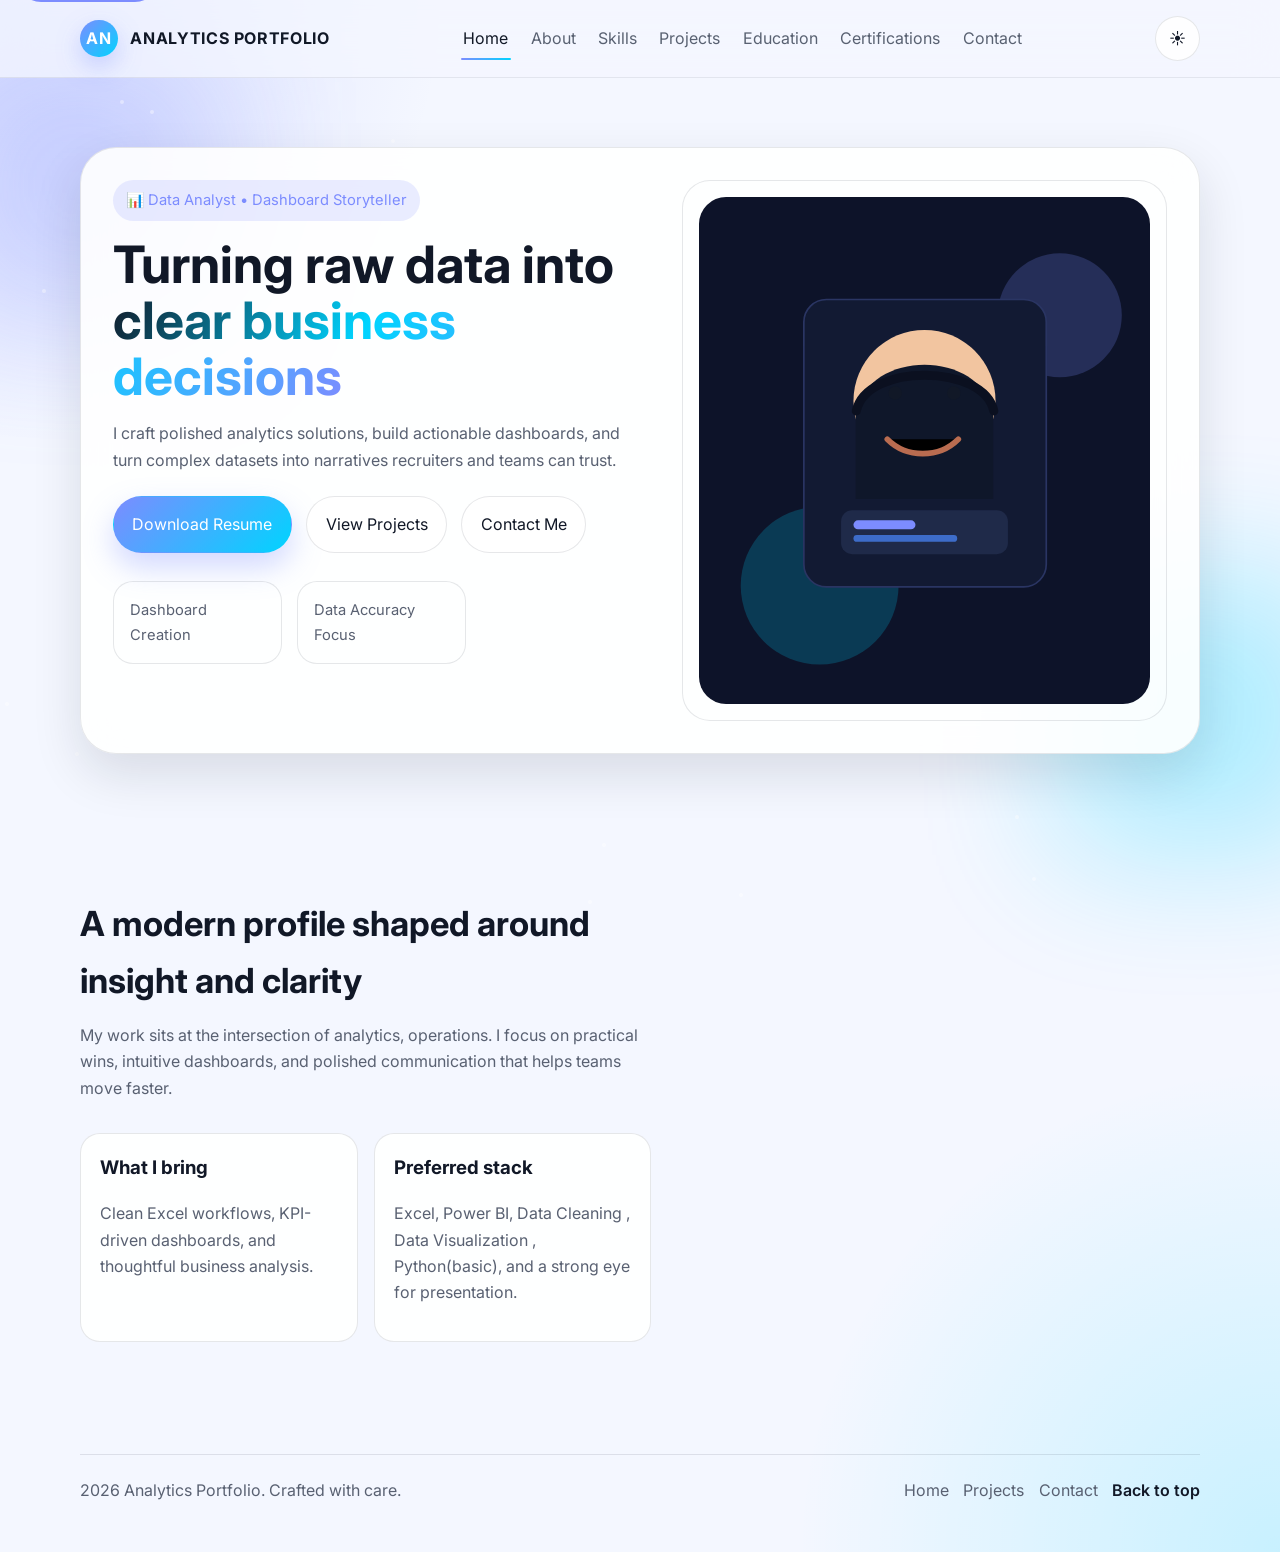
==== index.html @ 8249420e "Initial commit" ====
<!DOCTYPE html>
<html lang="en">
  <head>
    <meta charset="UTF-8" />
    <meta name="viewport" content="width=device-width, initial-scale=1.0" />
    <meta name="description" content="Portfolio website for a data-focused professional blending analytics, dashboard design, and business insight." />
    <title>Portfolio | Home</title>
    <link rel="preconnect" href="https://fonts.googleapis.com" />
    <link rel="preconnect" href="https://fonts.gstatic.com" crossorigin />
    <link href="https://fonts.googleapis.com/css2?family=Inter:wght@400;500;600;700;800&display=swap" rel="stylesheet" />
    <link rel="stylesheet" href="style.css" />
  </head>
  <body>
    <a class="skip-link" href="#main-content">Skip to content</a>
    <div class="particle-layer" aria-hidden="true"></div>

    <header class="site-header">
      <div class="container navbar">
        <a class="brand" href="index.html" aria-label="Go to home page">
          <span class="brand-mark">AN</span>
          <span>Analytics Portfolio</span>
        </a>

        <nav class="nav-links" aria-label="Primary navigation">
          <a href="index.html">Home</a>
          <a href="about.html">About</a>
          <a href="skills.html">Skills</a>
          <a href="projects.html">Projects</a>
          <a href="education.html">Education</a>
          <a href="certifications.html">Certifications</a>
          <a href="contact.html">Contact</a>
        </nav>

        <div class="nav-actions">
          <button class="theme-toggle" type="button" aria-label="Switch theme">🌙</button>
          <button class="menu-toggle" type="button" aria-label="Toggle navigation" aria-expanded="false">☰</button>
        </div>
      </div>
    </header>

    <main id="main-content">
      <section class="hero">
        <div class="container">
          <div class="hero-card card reveal">
            <div class="grid-2">
              <div>
                <span class="hero-badge">📊 Data Analyst • Dashboard Storyteller</span>
                <h1>
                  Turning raw data into <span class="text-gradient">clear business decisions</span>
                </h1>
                <p>
                  I craft polished analytics solutions, build actionable dashboards, and turn complex datasets into narratives recruiters and teams can trust.
                </p>
                <div class="hero-actions">
                  <a class="btn btn-primary" href="assets/resume.pdf" download>Download Resume</a>
                  <a class="btn btn-secondary" href="projects.html">View Projects</a>
                  <a class="btn btn-secondary" href="contact.html">Contact Me</a>
                </div>
                <div class="hero-stats">
                  <div class="stat-card">
                    <div class="label">Dashboard Creation</div>
                  </div>
                  <div class="stat-card">
                    <div class="label">Data Accuracy Focus</div>
                  </div>
                  
                </div>
              </div>

              <div class="hero-visual">
                <div class="hero-panel">
                  <img src="assets/images/profile.svg" alt="Professional portrait placeholder" />
                </div>
               
              </div>
            </div>
          </div>
        </div>
      </section>

      <section class="section">
        <div class="container">
          <div class="grid-2 reveal">
            <div>
              <h2 class="section-title">A modern profile shaped around insight and clarity</h2>
              <p class="section-intro">
                My work sits at the intersection of analytics, operations. I focus on practical wins, intuitive dashboards, and polished communication that helps teams move faster.
              </p>
              <div class="info-grid">
                <div class="info-card">
                  <h3>What I bring</h3>
                  <p>Clean Excel workflows, KPI-driven dashboards, and thoughtful business analysis.</p>
                </div>
                <div class="info-card">
                  <h3>Preferred stack</h3>
                  <p>Excel, Power BI, Data Cleaning , Data Visualization ,  Python(basic), and a strong eye for presentation.</p>
                </div>
              </div>
            </div>

         
      </section>
    </main>

    <footer class="site-footer">
      <div class="container footer-shell">
        <div>2026 Analytics Portfolio. Crafted with care.</div>
        <div class="footer-links">
          <a href="index.html">Home</a>
          <a href="projects.html">Projects</a>
          <a href="contact.html">Contact</a>
          <a class="back-top" href="#top">Back to top</a>
        </div>
      </div>
    </footer>

    <script src="script.js"></script>
  </body>
</html>
---- style.css ----
/* =========================
   Base & theme variables
========================= */
:root {
  color-scheme: dark;
  --bg: #060816;
  --bg-soft: rgba(12, 18, 35, 0.76);
  --surface: rgba(255, 255, 255, 0.08);
  --surface-strong: rgba(255, 255, 255, 0.12);
  --text: #f4f7ff;
  --muted: #9ca9c7;
  --line: rgba(255, 255, 255, 0.16);
  --accent: #7c8cff;
  --accent-2: #00d4ff;
  --accent-3: #8b5cf6;
  --shadow: 0 20px 50px rgba(0, 0, 0, 0.28);
  --radius-lg: 28px;
  --radius-md: 20px;
  --radius-sm: 12px;
  --container: min(1120px, calc(100% - 2rem));
}

:root[data-theme="light"] {
  color-scheme: light;
  --bg: #f4f7ff;
  --bg-soft: rgba(255, 255, 255, 0.82);
  --surface: rgba(255, 255, 255, 0.9);
  --surface-strong: rgba(255, 255, 255, 0.96);
  --text: #111827;
  --muted: #596172;
  --line: rgba(15, 23, 42, 0.1);
  --shadow: 0 20px 50px rgba(15, 23, 42, 0.12);
}

* {
  box-sizing: border-box;
}

html {
  scroll-behavior: smooth;
}

body {
  margin: 0;
  font-family: "Inter", "Segoe UI", Roboto, sans-serif;
  background:
    radial-gradient(circle at top left, rgba(124, 140, 255, 0.22), transparent 22%),
    radial-gradient(circle at bottom right, rgba(0, 212, 255, 0.18), transparent 24%),
    var(--bg);
  color: var(--text);
  min-height: 100vh;
  line-height: 1.65;
  overflow-x: hidden;
  transition: background 0.3s ease, color 0.3s ease;
}

body::before,
body::after {
  content: "";
  position: fixed;
  inset: auto;
  width: 280px;
  height: 280px;
  filter: blur(70px);
  opacity: 0.28;
  z-index: -2;
  pointer-events: none;
  animation: floatOrb 12s ease-in-out infinite;
}

body::before {
  top: 5%;
  left: -60px;
  background: var(--accent);
}

body::after {
  bottom: 5%;
  right: -60px;
  background: var(--accent-2);
  animation-delay: 3s;
}

img {
  max-width: 100%;
  display: block;
}

a {
  color: inherit;
  text-decoration: none;
}

button,
input,
textarea {
  font: inherit;
}

::selection {
  background: rgba(124, 140, 255, 0.28);
}

/* =========================
   Layout helpers
========================= */
.skip-link {
  position: absolute;
  left: 1rem;
  top: -3rem;
  background: var(--accent);
  color: white;
  padding: 0.75rem 1rem;
  border-radius: 999px;
  z-index: 1000;
  transition: top 0.25s ease;
}

.skip-link:focus {
  top: 1rem;
}

.container {
  width: var(--container);
  margin: 0 auto;
}

.section {
  padding: 5rem 0;
}

.grid-2 {
  display: grid;
  gap: 2rem;
  grid-template-columns: 1.05fr 0.95fr;
}

.grid-3 {
  display: grid;
  gap: 1.25rem;
  grid-template-columns: repeat(3, minmax(0, 1fr));
}

.glass {
  background: var(--bg-soft);
  border: 1px solid var(--line);
  box-shadow: var(--shadow);
  backdrop-filter: blur(24px);
  -webkit-backdrop-filter: blur(24px);
}

.card {
  background: var(--surface);
  border: 1px solid var(--line);
  border-radius: var(--radius-lg);
  box-shadow: var(--shadow);
  backdrop-filter: blur(20px);
  -webkit-backdrop-filter: blur(20px);
}

.text-gradient {
  background: linear-gradient(120deg, var(--text) 0%, var(--accent-2) 45%, var(--accent) 100%);
  -webkit-background-clip: text;
  background-clip: text;
  color: transparent;
}

.section-title {
  font-size: clamp(1.6rem, 1.2rem + 1.2vw, 2.2rem);
  margin-bottom: 0.8rem;
}

.section-intro {
  color: var(--muted);
  max-width: 700px;
  margin: 0 0 2rem;
}

/* =========================
   Header & nav
========================= */
.site-header {
  position: sticky;
  top: 0;
  z-index: 100;
  padding: 1rem 0;
  background: rgba(6, 8, 22, 0.55);
  backdrop-filter: blur(20px);
  -webkit-backdrop-filter: blur(20px);
  border-bottom: 1px solid rgba(255, 255, 255, 0.08);
}

:root[data-theme="light"] .site-header {
  background: rgba(244, 247, 255, 0.78);
  border-bottom-color: rgba(15, 23, 42, 0.08);
}

.navbar {
  display: flex;
  align-items: center;
  justify-content: space-between;
  gap: 1.25rem;
}

.brand {
  display: flex;
  align-items: center;
  gap: 0.8rem;
  font-weight: 700;
  letter-spacing: 0.04em;
  text-transform: uppercase;
}

.brand-mark {
  width: 2.35rem;
  height: 2.35rem;
  display: grid;
  place-items: center;
  border-radius: 50%;
  background: linear-gradient(135deg, var(--accent), var(--accent-2));
  color: white;
  box-shadow: 0 10px 24px rgba(124, 140, 255, 0.35);
}

.nav-links {
  display: flex;
  align-items: center;
  gap: 1.1rem;
}

.nav-links a {
  color: var(--muted);
  position: relative;
  padding: 0.5rem 0.15rem;
  transition: color 0.2s ease;
}

.nav-links a::after {
  content: "";
  position: absolute;
  left: 0;
  bottom: 0;
  width: 100%;
  height: 2px;
  border-radius: 999px;
  background: linear-gradient(90deg, var(--accent), var(--accent-2));
  transform: scaleX(0);
  transform-origin: center;
  transition: transform 0.25s ease;
}

.nav-links a:hover,
.nav-links a.active {
  color: var(--text);
}

.nav-links a:hover::after,
.nav-links a.active::after {
  transform: scaleX(1);
}

.nav-actions {
  display: flex;
  align-items: center;
  gap: 0.8rem;
}

.theme-toggle,
.menu-toggle {
  width: 2.8rem;
  height: 2.8rem;
  border-radius: 999px;
  border: 1px solid var(--line);
  background: var(--surface);
  color: var(--text);
  cursor: pointer;
  display: grid;
  place-items: center;
  transition: transform 0.25s ease, background 0.25s ease;
}

.theme-toggle:hover,
.menu-toggle:hover {
  transform: translateY(-2px);
}

.menu-toggle {
  display: none;
}

/* =========================
   Hero
========================= */
.hero {
  padding: 4.3rem 0 2rem;
}

.hero-card {
  padding: 2rem;
  border-radius: 36px;
  overflow: hidden;
  position: relative;
}

.hero-badge {
  display: inline-flex;
  align-items: center;
  gap: 0.5rem;
  padding: 0.55rem 0.8rem;
  border-radius: 999px;
  background: rgba(124, 140, 255, 0.16);
  color: var(--accent);
  font-size: 0.92rem;
  margin-bottom: 1rem;
}

.hero h1 {
  font-size: clamp(2rem, 1.3rem + 2.4vw, 3.4rem);
  line-height: 1.08;
  margin: 0 0 0.9rem;
}

.hero p {
  color: var(--muted);
  font-size: 1rem;
  max-width: 640px;
}

.typing {
  min-height: 2.2rem;
  display: inline-block;
}

.hero-actions {
  display: flex;
  flex-wrap: wrap;
  gap: 0.9rem;
  margin: 1.4rem 0 1.8rem;
}

.btn {
  display: inline-flex;
  align-items: center;
  justify-content: center;
  gap: 0.55rem;
  padding: 0.9rem 1.15rem;
  border-radius: 999px;
  border: 1px solid transparent;
  cursor: pointer;
  transition: transform 0.25s ease, box-shadow 0.25s ease, background 0.25s ease;
}

.btn:hover {
  transform: translateY(-2px);
}

.btn-primary {
  background: linear-gradient(135deg, var(--accent), var(--accent-2));
  color: white;
  box-shadow: 0 14px 30px rgba(124, 140, 255, 0.34);
}

.btn-secondary {
  background: var(--surface);
  color: var(--text);
  border-color: var(--line);
}

.hero-stats {
  display: grid;
  gap: 0.9rem;
  grid-template-columns: repeat(3, minmax(0, 1fr));
  margin-top: 1.2rem;
}

.stat-card {
  padding: 1rem;
  border-radius: var(--radius-md);
  background: rgba(255, 255, 255, 0.05);
  border: 1px solid var(--line);
}

.stat-card .number {
  font-size: 1.2rem;
  font-weight: 700;
  color: var(--text);
}

.stat-card .label {
  color: var(--muted);
  font-size: 0.92rem;
}

.hero-visual {
  display: grid;
  gap: 1rem;
}

.hero-panel {
  padding: 1rem;
  border-radius: 28px;
  border: 1px solid var(--line);
  background: rgba(255, 255, 255, 0.05);
}

.hero-panel img {
  object-fit: cover;
  border-radius: 22px;
}

.hero-dashboard {
  display: grid;
  gap: 1rem;
  grid-template-columns: 0.8fr 1.2fr;
}

.dashboard-bars {
  display: flex;
  align-items: flex-end;
  gap: 0.6rem;
  height: 140px;
}

.dashboard-bars span {
  flex: 1;
  border-radius: 999px 999px 0 0;
  background: linear-gradient(180deg, var(--accent-2), var(--accent));
  animation: rise 1.4s ease forwards;
}

.dashboard-metrics {
  display: grid;
  gap: 0.8rem;
}

.metric-pill {
  display: flex;
  justify-content: space-between;
  padding: 0.8rem 0.9rem;
  border-radius: 999px;
  background: rgba(255, 255, 255, 0.06);
  color: var(--muted);
}

.metric-pill strong {
  color: var(--text);
}

/* =========================
   Sections & cards
========================= */
.info-grid {
  display: grid;
  gap: 1rem;
  grid-template-columns: repeat(2, minmax(0, 1fr));
}

.info-card {
  padding: 1.2rem;
  border-radius: var(--radius-md);
  background: var(--surface);
  border: 1px solid var(--line);
}

.info-card h3 {
  margin-top: 0;
  margin-bottom: 0.4rem;
}

.info-card p,
.info-card li {
  color: var(--muted);
}

.timeline {
  position: relative;
  display: grid;
  gap: 1rem;
  margin-top: 1.4rem;
}

.timeline::before {
  content: "";
  position: absolute;
  left: 1rem;
  top: 0.3rem;
  bottom: 0.3rem;
  width: 2px;
  background: linear-gradient(180deg, var(--accent), transparent);
}

.timeline-item {
  position: relative;
  padding: 1rem 1rem 1rem 2.8rem;
  border-radius: var(--radius-md);
  background: var(--surface);
  border: 1px solid var(--line);
}

.timeline-item::before {
  content: "";
  position: absolute;
  left: 0.55rem;
  top: 1.3rem;
  width: 0.9rem;
  height: 0.9rem;
  border-radius: 50%;
  background: linear-gradient(135deg, var(--accent), var(--accent-2));
  box-shadow: 0 0 0 5px rgba(124, 140, 255, 0.16);
}

.timeline-item h3 {
  margin: 0 0 0.3rem;
}

.timeline-item .meta {
  color: var(--accent);
  font-size: 0.9rem;
  margin-bottom: 0.35rem;
}

.skills-grid {
  display: grid;
  gap: 1rem;
  grid-template-columns: repeat(2, minmax(0, 1fr));
}

.skill-card {
  padding: 1.2rem;
  border-radius: var(--radius-md);
  background: var(--surface);
  border: 1px solid var(--line);
}

.skill-card h3 {
  margin-top: 0;
}

.skill-bar {
  margin: 0.8rem 0 0.2rem;
  height: 0.6rem;
  border-radius: 999px;
  background: rgba(255, 255, 255, 0.08);
  overflow: hidden;
}

.skill-bar span {
  display: block;
  height: 100%;
  border-radius: inherit;
  background: linear-gradient(90deg, var(--accent), var(--accent-2));
}

.pill-list {
  display: flex;
  flex-wrap: wrap;
  gap: 0.7rem;
  padding: 0;
  margin: 0.7rem 0 0;
  list-style: none;
}

.pill-list li {
  padding: 0.55rem 0.8rem;
  border-radius: 999px;
  background: rgba(255, 255, 255, 0.08);
  color: var(--muted);
}

.project-card {
  padding: 1.2rem;
  border-radius: 24px;
  border: 1px solid var(--line);
  background: var(--surface);
}

.project-card img {
  border-radius: 20px;
  margin-bottom: 1rem;
}

.project-meta {
  color: var(--accent);
  font-size: 0.95rem;
  margin-bottom: 0.4rem;
}

.detail-list {
  display: grid;
  gap: 0.7rem;
  padding-left: 1rem;
  color: var(--muted);
}

.cert-grid {
  display: grid;
  gap: 1rem;
  grid-template-columns: repeat(2, minmax(0, 1fr));
}

.cert-card {
  padding: 1.2rem;
  border-radius: 24px;
  background: linear-gradient(135deg, rgba(124, 140, 255, 0.16), rgba(0, 212, 255, 0.12));
  border: 1px solid var(--line);
}

.contact-layout {
  display: grid;
  gap: 1.2rem;
  grid-template-columns: 0.95fr 1.05fr;
}

.contact-card,
.form-card {
  padding: 1.2rem;
  border-radius: 24px;
  border: 1px solid var(--line);
  background: var(--surface);
}

.contact-list {
  list-style: none;
  padding: 0;
  margin: 1rem 0 0;
  display: grid;
  gap: 0.7rem;
}

.contact-list a {
  color: var(--muted);
}

.contact-list strong {
  color: var(--text);
}

.form-grid {
  display: grid;
  gap: 0.9rem;
}

.form-grid input,
.form-grid textarea {
  width: 100%;
  border: 1px solid var(--line);
  border-radius: 14px;
  background: rgba(255, 255, 255, 0.06);
  color: var(--text);
  padding: 0.9rem 1rem;
}

.form-grid textarea {
  min-height: 130px;
  resize: vertical;
}

/* =========================
   Footer
========================= */
.site-footer {
  padding: 2rem 0 3rem;
  color: var(--muted);
}

.footer-shell {
  display: flex;
  justify-content: space-between;
  gap: 1rem;
  flex-wrap: wrap;
  padding-top: 1.4rem;
  border-top: 1px solid var(--line);
}

.footer-links {
  display: flex;
  flex-wrap: wrap;
  gap: 0.9rem;
}

.back-top {
  color: var(--text);
  font-weight: 600;
}

/* =========================
   Reveal & particles
========================= */
.reveal {
  opacity: 0;
  transform: translateY(26px);
  transition: opacity 0.7s ease, transform 0.7s ease;
}

.reveal.visible {
  opacity: 1;
  transform: translateY(0);
}

.particle {
  position: fixed;
  width: 4px;
  height: 4px;
  border-radius: 50%;
  background: rgba(255, 255, 255, 0.4);
  pointer-events: none;
  z-index: -1;
  animation: drift 8s linear infinite;
}

/* =========================
   Animations
========================= */
@keyframes floatOrb {
  0%, 100% {
    transform: translate3d(0, 0, 0) scale(1);
  }
  50% {
    transform: translate3d(22px, -18px, 0) scale(1.08);
  }
}

@keyframes rise {
  from {
    height: 0;
  }
  to {
    height: var(--bar-height);
  }
}

@keyframes drift {
  0% {
    transform: translate(0, 0);
    opacity: 0;
  }
  10% {
    opacity: 1;
  }
  100% {
    transform: translate(var(--tx), var(--ty));
    opacity: 0;
  }
}

/* =========================
   Responsive
========================= */
@media (max-width: 920px) {
  .hero-dashboard,
  .grid-2,
  .contact-layout {
    grid-template-columns: 1fr;
  }

  .skills-grid,
  .info-grid,
  .cert-grid,
  .grid-3 {
    grid-template-columns: 1fr;
  }
}

@media (max-width: 760px) {
  .nav-links {
    position: absolute;
    top: 90px;
    left: 1rem;
    right: 1rem;
    flex-direction: column;
    align-items: flex-start;
    padding: 1rem;
    border-radius: 20px;
    background: var(--surface);
    border: 1px solid var(--line);
    display: none;
  }

  .nav-links.open {
    display: flex;
  }

  .menu-toggle {
    display: grid;
  }

  .hero-card {
    padding: 1.25rem;
  }

  .hero-stats {
    grid-template-columns: 1fr;
  }

  .section {
    padding: 3.5rem 0;
  }
}
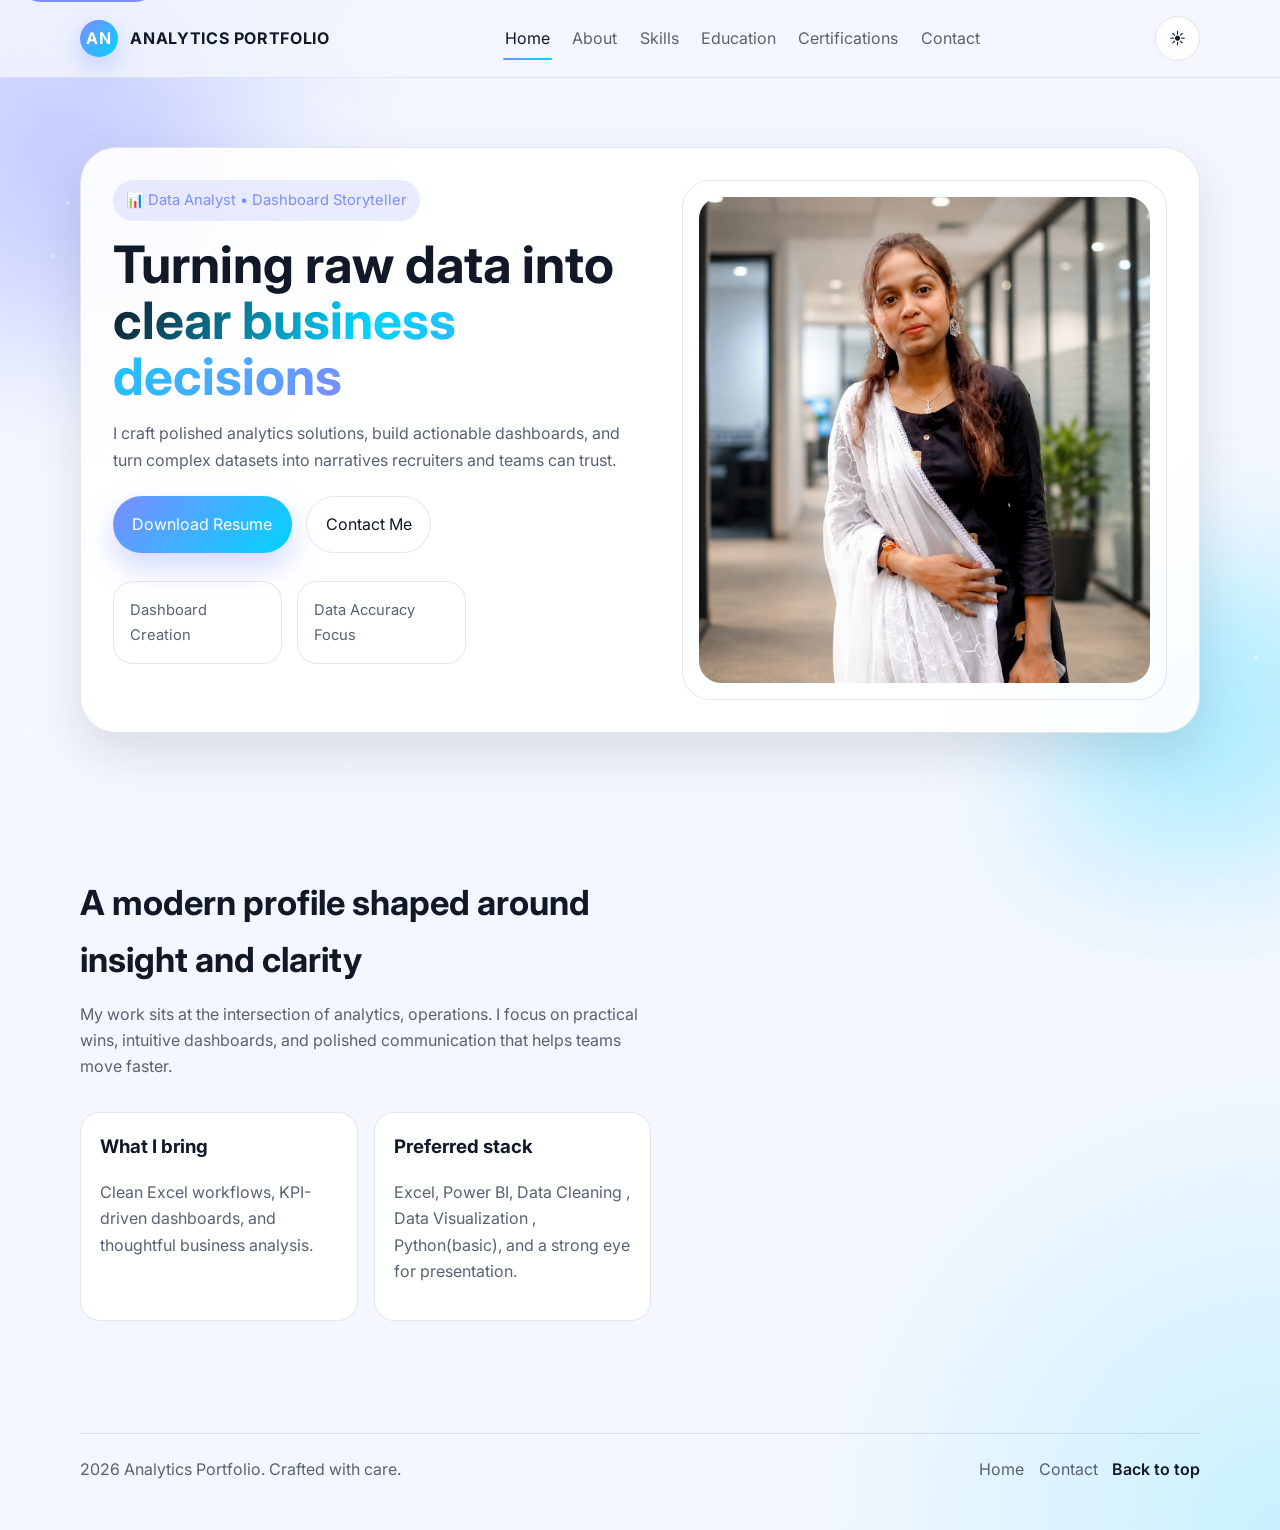
==== commit 60a07d06: "Updated portfolio" ====
--- a/index.html
+++ b/index.html
@@ -25,7 +25,6 @@
           <a href="index.html">Home</a>
           <a href="about.html">About</a>
           <a href="skills.html">Skills</a>
-          <a href="projects.html">Projects</a>
           <a href="education.html">Education</a>
           <a href="certifications.html">Certifications</a>
           <a href="contact.html">Contact</a>
@@ -53,7 +52,7 @@
                 </p>
                 <div class="hero-actions">
                   <a class="btn btn-primary" href="assets/resume.pdf" download>Download Resume</a>
-                  <a class="btn btn-secondary" href="projects.html">View Projects</a>
+                  
                   <a class="btn btn-secondary" href="contact.html">Contact Me</a>
                 </div>
                 <div class="hero-stats">
@@ -69,7 +68,7 @@
 
               <div class="hero-visual">
                 <div class="hero-panel">
-                  <img src="assets/images/profile.svg" alt="Professional portrait placeholder" />
+                  <img src="assets/images/home-image-chatgpt.jpeg" alt="Professional portrait in modern office" />
                 </div>
                
               </div>
@@ -107,7 +106,6 @@
         <div>2026 Analytics Portfolio. Crafted with care.</div>
         <div class="footer-links">
           <a href="index.html">Home</a>
-          <a href="projects.html">Projects</a>
           <a href="contact.html">Contact</a>
           <a class="back-top" href="#top">Back to top</a>
         </div>
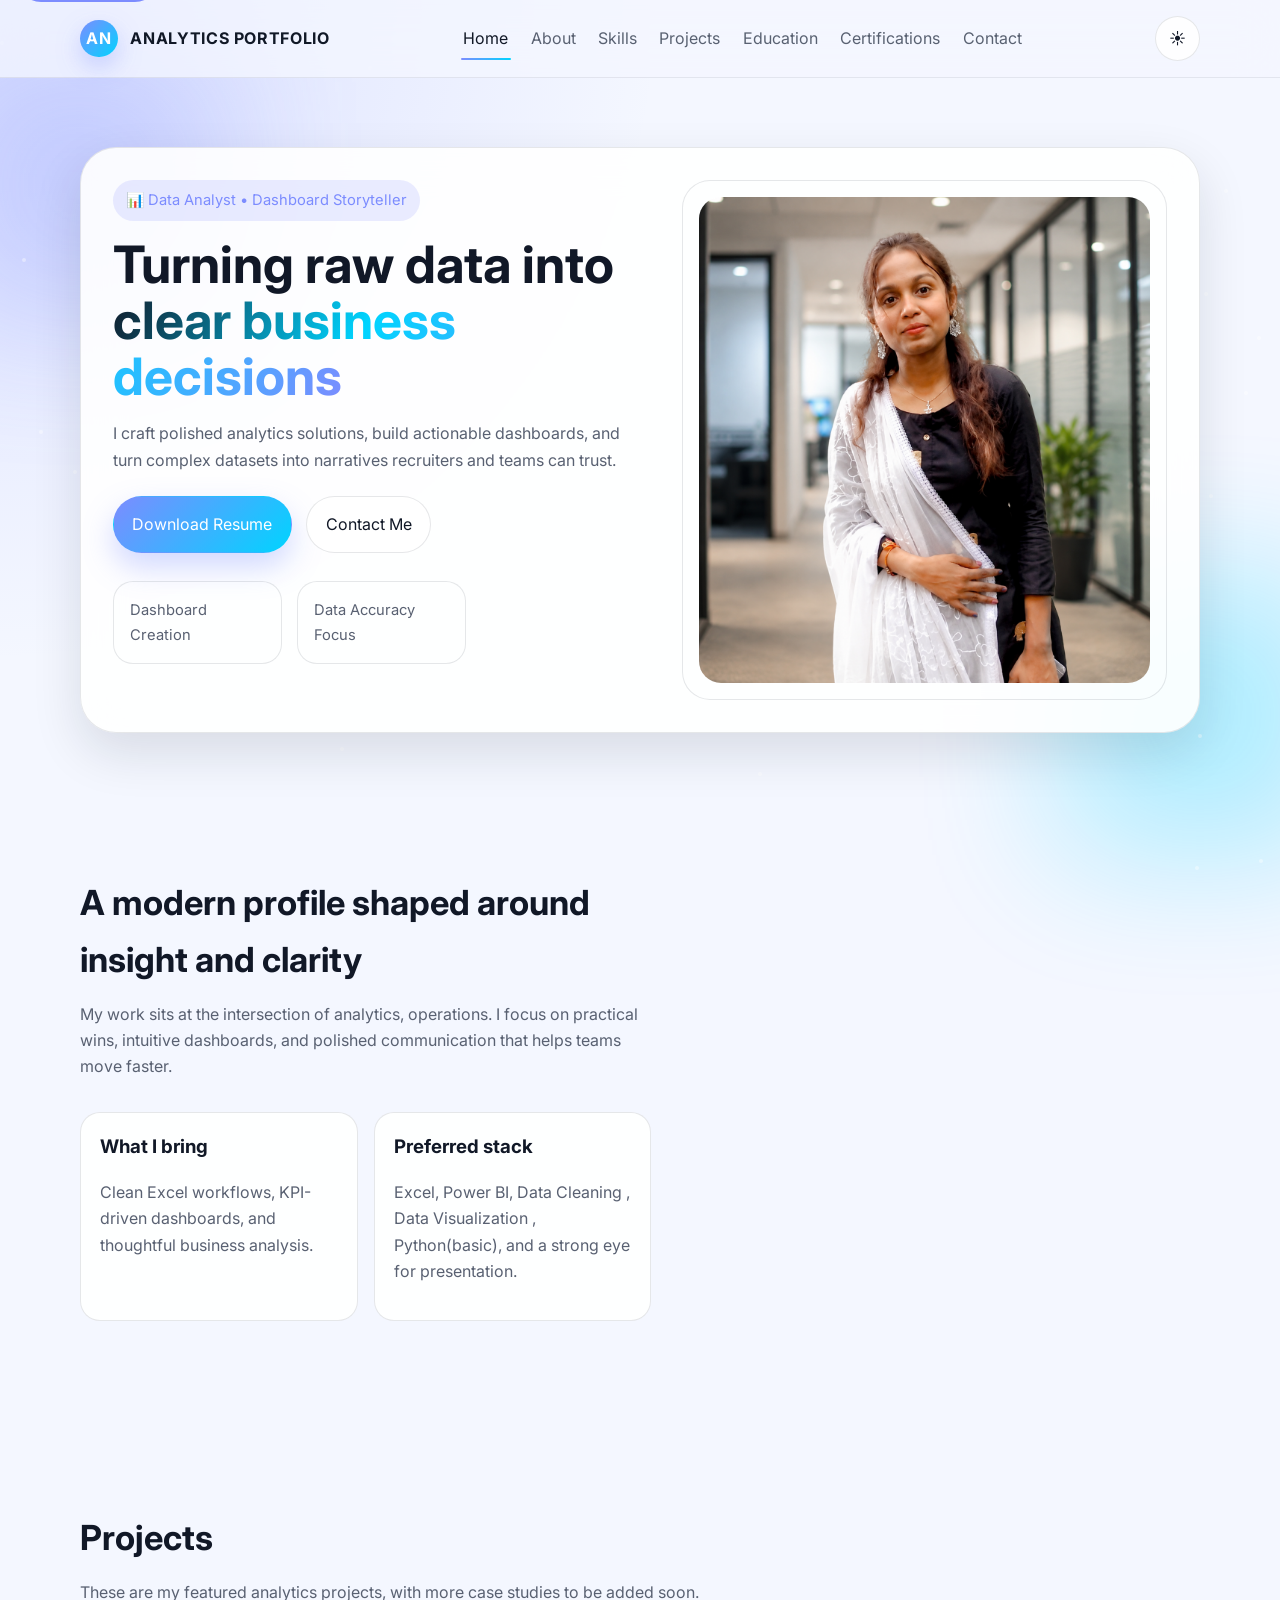
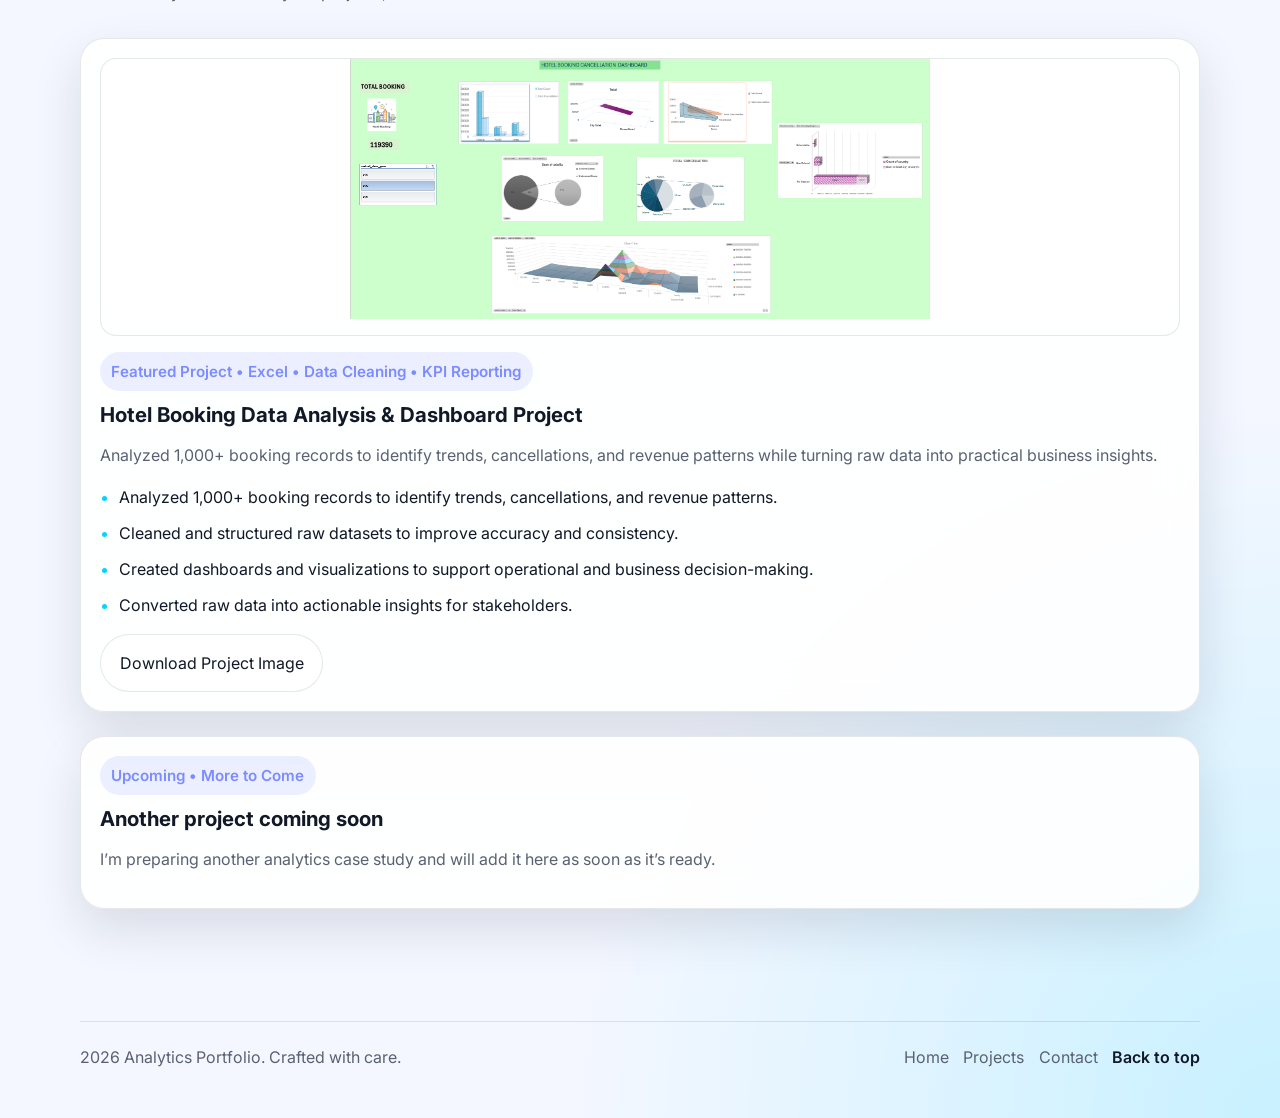
==== commit ff2b91d6: "Updated portfolio" ====
--- a/index.html
+++ b/index.html
@@ -25,6 +25,7 @@
           <a href="index.html">Home</a>
           <a href="about.html">About</a>
           <a href="skills.html">Skills</a>
+          <a href="index.html#projects">Projects</a>
           <a href="education.html">Education</a>
           <a href="certifications.html">Certifications</a>
           <a href="contact.html">Contact</a>
@@ -96,8 +97,49 @@
                 </div>
               </div>
             </div>
+          </div>
+        </div>
+      </section>
 
-         
+      <section class="section" id="projects">
+        <div class="container">
+          <div class="section-heading reveal">
+            <h2 class="section-title">Projects</h2>
+            <p class="section-intro">
+              These are my featured analytics projects, with more case studies to be added soon.
+            </p>
+          </div>
+
+          <div class="project-list reveal">
+            <article class="project-card card">
+              <div class="project-image-wrap">
+                <img class="project-image" src="assets/images/excel-dashboard.png" alt="Excel dashboard screenshot for the hotel booking data analysis project" />
+              </div>
+              <div class="project-meta">Featured Project • Excel • Data Cleaning • KPI Reporting</div>
+              <h3>Hotel Booking Data Analysis &amp; Dashboard Project</h3>
+              <p>
+                Analyzed 1,000+ booking records to identify trends, cancellations, and revenue patterns while turning raw data into practical business insights.
+              </p>
+              <ul class="project-highlights">
+                <li>Analyzed 1,000+ booking records to identify trends, cancellations, and revenue patterns.</li>
+                <li>Cleaned and structured raw datasets to improve accuracy and consistency.</li>
+                <li>Created dashboards and visualizations to support operational and business decision-making.</li>
+                <li>Converted raw data into actionable insights for stakeholders.</li>
+              </ul>
+              <div class="project-actions">
+                <a class="btn btn-secondary" href="assets/files/hotel-booking-dashboard.png" download>Download Project Image</a>
+              </div>
+            </article>
+
+            <article class="project-card card project-card--soon">
+              <div class="project-meta">Upcoming • More to Come</div>
+              <h3>Another project coming soon</h3>
+              <p>
+                I’m preparing another analytics case study and will add it here as soon as it’s ready.
+              </p>
+            </article>
+          </div>
+        </div>
       </section>
     </main>
 
@@ -106,6 +148,7 @@
         <div>2026 Analytics Portfolio. Crafted with care.</div>
         <div class="footer-links">
           <a href="index.html">Home</a>
+          <a href="index.html#projects">Projects</a>
           <a href="contact.html">Contact</a>
           <a class="back-top" href="#top">Back to top</a>
         </div>
--- a/style.css
+++ b/style.css
@@ -176,6 +176,83 @@
   margin: 0 0 2rem;
 }
 
+.section-heading {
+  margin-bottom: 2rem;
+}
+
+.project-list {
+  display: grid;
+  gap: 1.5rem;
+}
+
+.project-card {
+  padding: 1.6rem;
+  border-radius: 24px;
+}
+
+.project-meta {
+  display: inline-flex;
+  align-items: center;
+  gap: 0.4rem;
+  padding: 0.45rem 0.7rem;
+  border-radius: 999px;
+  background: rgba(124, 140, 255, 0.14);
+  color: var(--accent);
+  font-size: 0.84rem;
+  font-weight: 600;
+  margin-bottom: 0.8rem;
+}
+
+.project-image-wrap {
+  width: 100%;
+  margin-bottom: 1rem;
+  border-radius: 16px;
+  overflow: hidden;
+  border: 1px solid var(--line);
+  background: rgba(255, 255, 255, 0.04);
+}
+
+.project-image {
+  width: 100%;
+  height: 260px;
+  object-fit: contain;
+  display: block;
+  background: white;
+}
+
+.project-actions {
+  display: flex;
+  flex-wrap: wrap;
+  gap: 0.8rem;
+  margin-top: 1rem;
+}
+
+.project-card h3 {
+  margin: 0 0 0.65rem;
+  font-size: 1.28rem;
+}
+
+.project-card p {
+  color: var(--muted);
+  margin: 0 0 1rem;
+}
+
+.project-highlights {
+  padding-left: 1.15rem;
+  color: var(--text);
+  display: grid;
+  gap: 0.6rem;
+}
+
+.project-highlights li::marker {
+  color: var(--accent-2);
+}
+
+.project-card--soon {
+  border-style: dashed;
+  background: linear-gradient(135deg, rgba(124, 140, 255, 0.12), rgba(0, 212, 255, 0.12));
+}
+
 /* =========================
    Header & nav
 ========================= */
